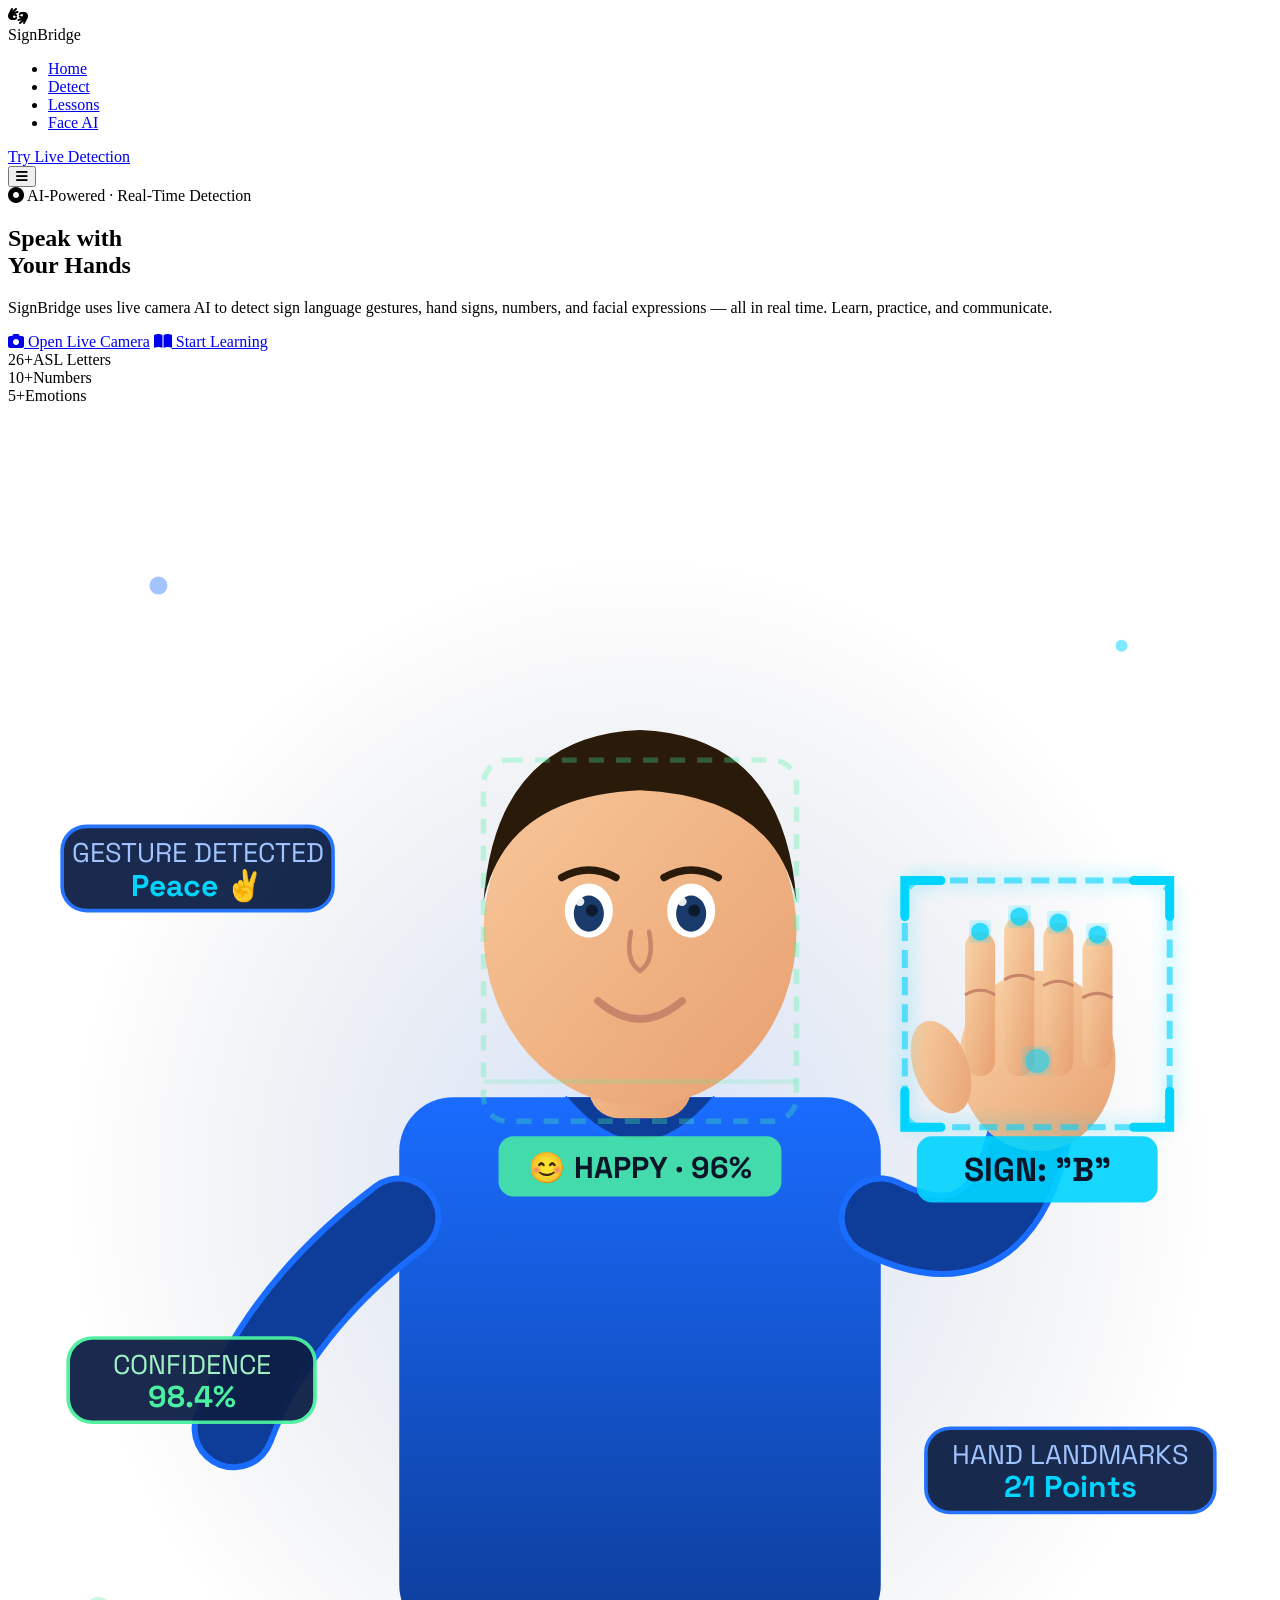
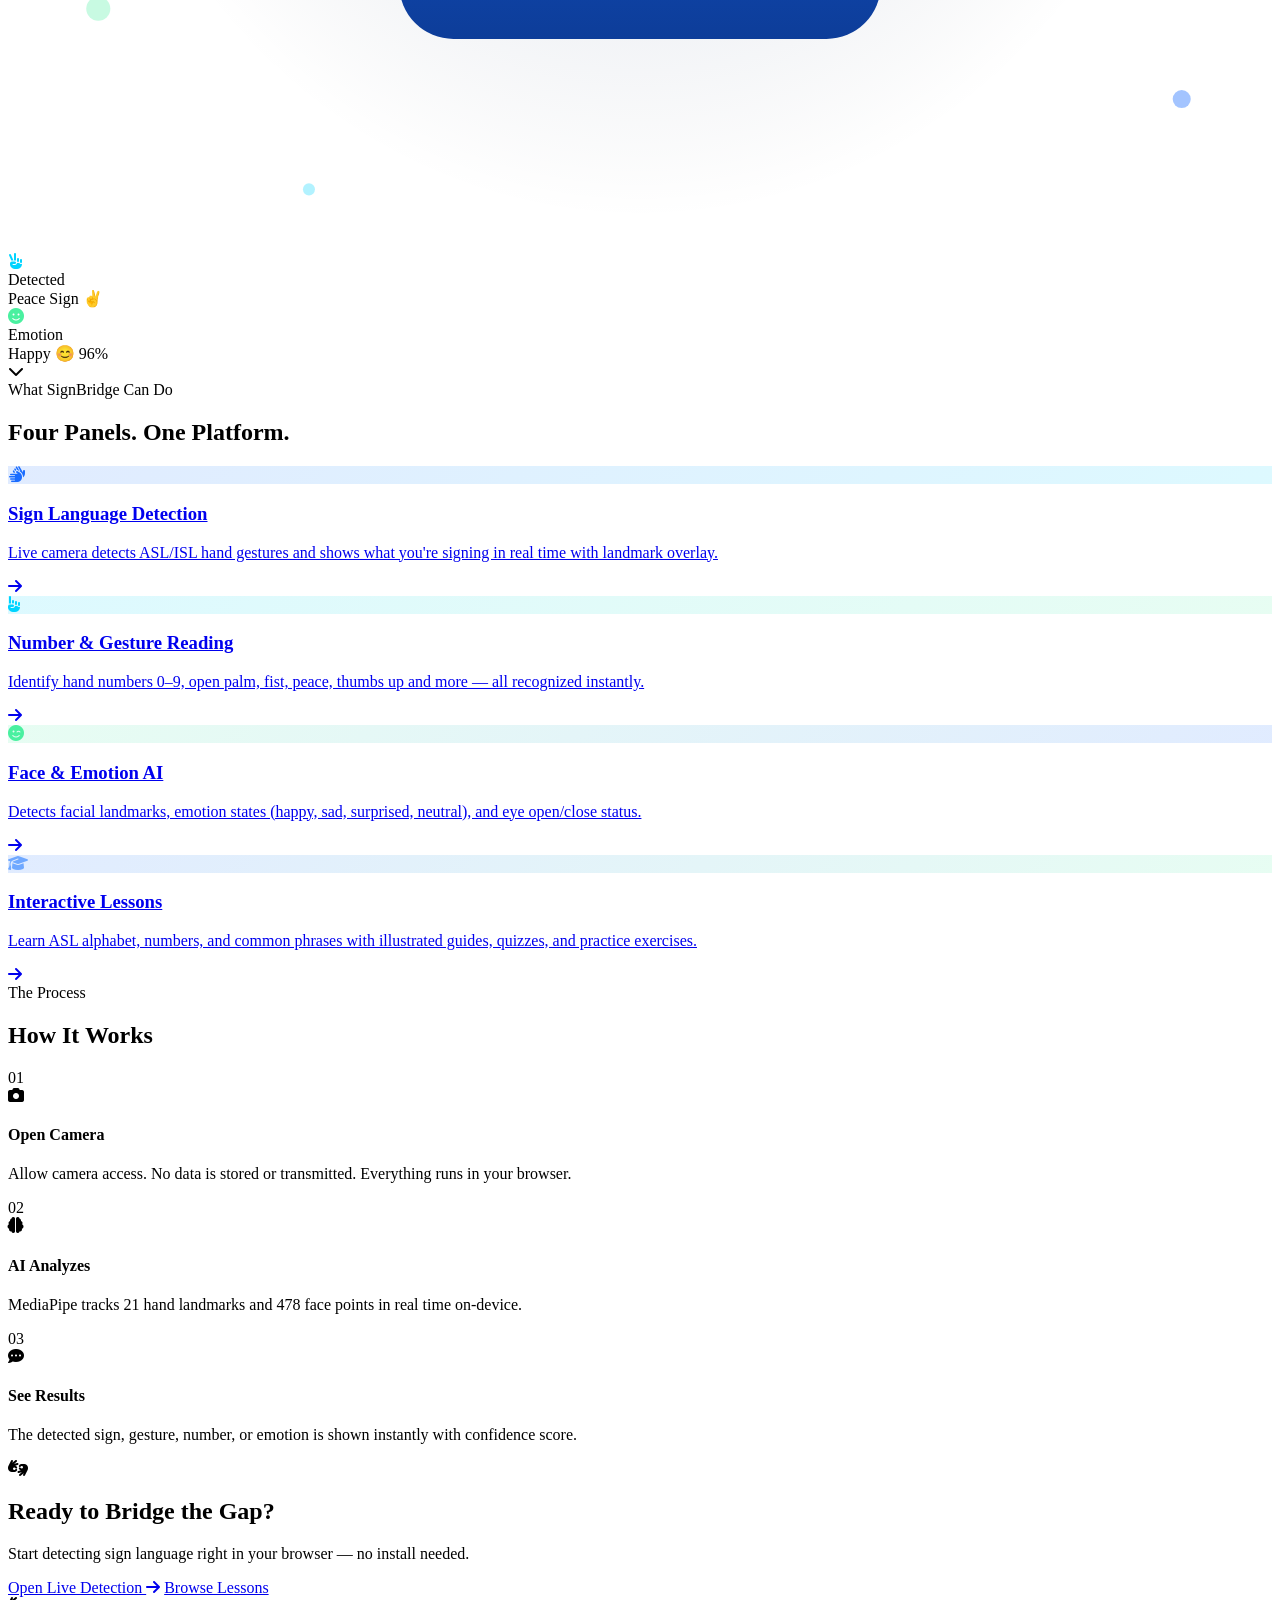
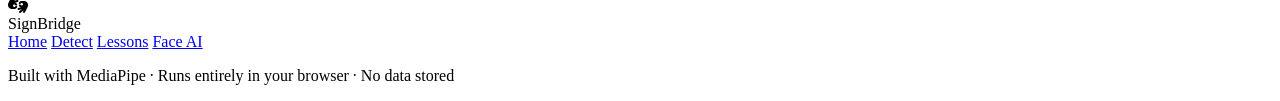
==== index.html @ d0687d6e "Add files via upload" ====
<!DOCTYPE html>
<html lang="en">
<head>
  <meta charset="UTF-8" />
  <meta name="viewport" content="width=device-width, initial-scale=1.0"/>
  <title>SignBridge — Sign Language Learning & Detection</title>
  <link rel="stylesheet" href="css/main.css" />
  <link href="https://fonts.googleapis.com/css2?family=Space+Grotesk:wght@300;400;500;600;700&family=Inter:wght@300;400;500&display=swap" rel="stylesheet"/>
  <link rel="stylesheet" href="https://cdnjs.cloudflare.com/ajax/libs/font-awesome/6.5.0/css/all.min.css"/>
</head>
<body>

<!-- NAV -->
<nav class="navbar" id="navbar">
  <div class="nav-brand">
    <div class="brand-icon"><i class="fa-solid fa-hands-asl-interpreting"></i></div>
    <span class="brand-name">Sign<span class="accent">Bridge</span></span>
  </div>
  <ul class="nav-links">
    <li><a href="index.html" class="active">Home</a></li>
    <li><a href="detect.html">Detect</a></li>
    <li><a href="lessons.html">Lessons</a></li>
    <li><a href="face.html">Face AI</a></li>
  </ul>
  <div class="nav-cta">
    <a href="detect.html" class="btn-nav">Try Live Detection</a>
  </div>
  <button class="hamburger" id="hamburger"><i class="fa-solid fa-bars"></i></button>
</nav>

<!-- HERO -->
<section class="hero">
  <div class="hero-bg-shapes">
    <div class="shape shape-1"></div>
    <div class="shape shape-2"></div>
    <div class="shape shape-3"></div>
  </div>
  <div class="hero-content">
    <div class="hero-text">
      <div class="hero-badge"><i class="fa-solid fa-circle-dot pulse-dot"></i> AI-Powered · Real-Time Detection</div>
      <h1 class="hero-title">
        Speak with<br/>
        <span class="title-gradient">Your Hands</span>
      </h1>
      <p class="hero-subtitle">
        SignBridge uses live camera AI to detect sign language gestures, hand signs, numbers, and facial expressions — all in real time. Learn, practice, and communicate.
      </p>
      <div class="hero-btns">
        <a href="detect.html" class="btn-primary"><i class="fa-solid fa-camera"></i> Open Live Camera</a>
        <a href="lessons.html" class="btn-secondary"><i class="fa-solid fa-book-open"></i> Start Learning</a>
      </div>
      <div class="hero-stats">
        <div class="stat"><span class="stat-num">26+</span><span class="stat-label">ASL Letters</span></div>
        <div class="stat-div"></div>
        <div class="stat"><span class="stat-num">10+</span><span class="stat-label">Numbers</span></div>
        <div class="stat-div"></div>
        <div class="stat"><span class="stat-num">5+</span><span class="stat-label">Emotions</span></div>
      </div>
    </div>
    <div class="hero-visual">
      <div class="hero-img-wrap">
        <!-- SVG Illustration: Person signing with AI overlay -->
        <svg viewBox="0 0 420 480" xmlns="http://www.w3.org/2000/svg" class="hero-svg">
          <defs>
            <radialGradient id="bgGlow" cx="50%" cy="50%" r="50%">
              <stop offset="0%" stop-color="#1a6cff" stop-opacity="0.18"/>
              <stop offset="100%" stop-color="#0a1628" stop-opacity="0"/>
            </radialGradient>
            <linearGradient id="skinGrad" x1="0" y1="0" x2="1" y2="1">
              <stop offset="0%" stop-color="#f8c89a"/>
              <stop offset="100%" stop-color="#e8a070"/>
            </linearGradient>
            <linearGradient id="shirtGrad" x1="0" y1="0" x2="0" y2="1">
              <stop offset="0%" stop-color="#1a6cff"/>
              <stop offset="100%" stop-color="#0d3d99"/>
            </linearGradient>
            <linearGradient id="handGrad" x1="0" y1="0" x2="1" y2="1">
              <stop offset="0%" stop-color="#f9d4a8"/>
              <stop offset="100%" stop-color="#e8a070"/>
            </linearGradient>
            <filter id="glow">
              <feGaussianBlur stdDeviation="3" result="blur"/>
              <feMerge><feMergeNode in="blur"/><feMergeNode in="SourceGraphic"/></feMerge>
            </filter>
          </defs>

          <!-- Background glow -->
          <ellipse cx="210" cy="260" rx="190" ry="210" fill="url(#bgGlow)"/>

          <!-- Person body -->
          <rect x="130" y="230" width="160" height="180" rx="18" fill="url(#shirtGrad)"/>
          <!-- Collar -->
          <path d="M185 230 Q210 260 235 230" fill="#0d3d99" stroke="#1a6cff" stroke-width="1.5"/>

          <!-- Neck -->
          <rect x="193" y="195" width="34" height="42" rx="10" fill="url(#skinGrad)"/>

          <!-- Head -->
          <ellipse cx="210" cy="175" rx="52" ry="58" fill="url(#skinGrad)"/>

          <!-- Hair -->
          <path d="M158 165 Q162 110 210 108 Q258 110 262 165 Q255 130 210 128 Q165 130 158 165Z" fill="#2a1a0a"/>

          <!-- Eyes -->
          <ellipse cx="193" cy="168" rx="8" ry="9" fill="white"/>
          <ellipse cx="193" cy="169" rx="5" ry="6" fill="#1a3a6c"/>
          <ellipse cx="194" cy="168" rx="2" ry="2" fill="#0d1a2e"/>
          <ellipse cx="227" cy="168" rx="8" ry="9" fill="white"/>
          <ellipse cx="227" cy="169" rx="5" ry="6" fill="#1a3a6c"/>
          <ellipse cx="228" cy="168" rx="2" ry="2" fill="#0d1a2e"/>
          <!-- Eye shine -->
          <circle cx="190" cy="165" r="1.5" fill="white" opacity="0.9"/>
          <circle cx="224" cy="165" r="1.5" fill="white" opacity="0.9"/>

          <!-- Eyebrows -->
          <path d="M184 157 Q193 152 202 157" stroke="#2a1a0a" stroke-width="2.5" fill="none" stroke-linecap="round"/>
          <path d="M218 157 Q227 152 236 157" stroke="#2a1a0a" stroke-width="2.5" fill="none" stroke-linecap="round"/>

          <!-- Nose -->
          <path d="M207 175 Q205 185 210 188 Q215 185 213 175" stroke="#c8856a" stroke-width="1.5" fill="none" stroke-linecap="round"/>

          <!-- Smile -->
          <path d="M196 198 Q210 210 224 198" stroke="#c8856a" stroke-width="2.5" fill="none" stroke-linecap="round"/>

          <!-- Left arm -->
          <path d="M130 270 Q90 300 75 340" stroke="#1a6cff" stroke-width="28" stroke-linecap="round" fill="none"/>
          <path d="M130 270 Q90 300 75 340" stroke="#0d3d99" stroke-width="24" stroke-linecap="round" fill="none"/>

          <!-- RIGHT hand raised — ASL "B" shape (peace/open) -->
          <!-- Arm -->
          <path d="M290 270 Q330 290 340 240" stroke="#1a6cff" stroke-width="28" stroke-linecap="round" fill="none"/>
          <path d="M290 270 Q330 290 340 240" stroke="#0d3d99" stroke-width="24" stroke-linecap="round" fill="none"/>

          <!-- Hand palm -->
          <ellipse cx="342" cy="218" rx="26" ry="30" fill="url(#handGrad)"/>
          <!-- Fingers up (4 fingers) -->
          <rect x="318" y="175" width="10" height="48" rx="5" fill="url(#handGrad)"/>
          <rect x="331" y="170" width="10" height="53" rx="5" fill="url(#handGrad)"/>
          <rect x="344" y="172" width="10" height="51" rx="5" fill="url(#handGrad)"/>
          <rect x="357" y="176" width="10" height="45" rx="5" fill="url(#handGrad)"/>
          <!-- Thumb -->
          <ellipse cx="310" cy="220" rx="9" ry="16" fill="url(#handGrad)" transform="rotate(-20 310 220)"/>
          <!-- Knuckle lines -->
          <path d="M318 196 Q323 193 328 196" stroke="#c8856a" stroke-width="1" fill="none"/>
          <path d="M331 191 Q336 188 341 191" stroke="#c8856a" stroke-width="1" fill="none"/>
          <path d="M344 193 Q349 190 354 193" stroke="#c8856a" stroke-width="1" fill="none"/>
          <path d="M357 197 Q362 194 367 197" stroke="#c8856a" stroke-width="1" fill="none"/>

          <!-- AI detection box around hand -->
          <rect x="298" y="158" width="88" height="82" rx="6" fill="none" stroke="#00d4ff" stroke-width="2" stroke-dasharray="6 3" opacity="0.9" filter="url(#glow)">
            <animate attributeName="opacity" values="0.9;0.4;0.9" dur="2s" repeatCount="indefinite"/>
          </rect>
          <!-- Corner brackets -->
          <path d="M298 170 L298 158 L310 158" stroke="#00d4ff" stroke-width="3" fill="none" stroke-linecap="round"/>
          <path d="M374 158 L386 158 L386 170" stroke="#00d4ff" stroke-width="3" fill="none" stroke-linecap="round"/>
          <path d="M298 228 L298 240 L310 240" stroke="#00d4ff" stroke-width="3" fill="none" stroke-linecap="round"/>
          <path d="M374 240 L386 240 L386 228" stroke="#00d4ff" stroke-width="3" fill="none" stroke-linecap="round"/>

          <!-- Detection label -->
          <rect x="302" y="243" width="80" height="22" rx="5" fill="#00d4ff" opacity="0.9"/>
          <text x="342" y="258" text-anchor="middle" font-family="Space Grotesk" font-size="11" font-weight="700" fill="#0a1628">SIGN: "B"</text>

          <!-- Skeleton dots on hand -->
          <circle cx="323" cy="175" r="3" fill="#00d4ff" opacity="0.8" filter="url(#glow)"/>
          <circle cx="336" cy="170" r="3" fill="#00d4ff" opacity="0.8" filter="url(#glow)"/>
          <circle cx="349" cy="172" r="3" fill="#00d4ff" opacity="0.8" filter="url(#glow)"/>
          <circle cx="362" cy="176" r="3" fill="#00d4ff" opacity="0.8" filter="url(#glow)"/>
          <circle cx="342" cy="218" r="4" fill="#00d4ff" opacity="0.6" filter="url(#glow)"/>

          <!-- Face detection box -->
          <rect x="158" y="118" width="104" height="120" rx="8" fill="none" stroke="#4af0a0" stroke-width="1.8" stroke-dasharray="5 4" opacity="0.7">
            <animate attributeName="opacity" values="0.7;0.3;0.7" dur="3s" repeatCount="indefinite"/>
          </rect>
          <rect x="163" y="243" width="94" height="20" rx="5" fill="#4af0a0" opacity="0.85"/>
          <text x="210" y="257" text-anchor="middle" font-family="Space Grotesk" font-size="10" font-weight="700" fill="#0a1628">😊 HAPPY · 96%</text>

          <!-- Floating data chips -->
          <rect x="18" y="140" width="90" height="28" rx="8" fill="#0d1f45" stroke="#1a6cff" stroke-width="1.2" opacity="0.95"/>
          <text x="63" y="152" text-anchor="middle" font-family="Space Grotesk" font-size="9" fill="#a0c4ff">GESTURE DETECTED</text>
          <text x="63" y="163" text-anchor="middle" font-family="Space Grotesk" font-size="10" font-weight="700" fill="#00d4ff">Peace ✌️</text>

          <rect x="20" y="310" width="82" height="28" rx="8" fill="#0d1f45" stroke="#4af0a0" stroke-width="1.2" opacity="0.95"/>
          <text x="61" y="322" text-anchor="middle" font-family="Space Grotesk" font-size="9" fill="#a0f0c4">CONFIDENCE</text>
          <text x="61" y="333" text-anchor="middle" font-family="Space Grotesk" font-size="10" font-weight="700" fill="#4af0a0">98.4%</text>

          <rect x="305" y="340" width="96" height="28" rx="8" fill="#0d1f45" stroke="#1a6cff" stroke-width="1.2" opacity="0.95"/>
          <text x="353" y="352" text-anchor="middle" font-family="Space Grotesk" font-size="9" fill="#a0c4ff">HAND LANDMARKS</text>
          <text x="353" y="363" text-anchor="middle" font-family="Space Grotesk" font-size="10" font-weight="700" fill="#00d4ff">21 Points</text>

          <!-- Scanning line animation -->
          <line x1="158" y1="178" x2="262" y2="178" stroke="#4af0a0" stroke-width="1.5" opacity="0.5">
            <animateTransform attributeName="transform" type="translate" from="0 -60" to="0 120" dur="2.5s" repeatCount="indefinite"/>
            <animate attributeName="opacity" values="0.5;0.1;0.5" dur="2.5s" repeatCount="indefinite"/>
          </line>

          <!-- Particle dots bg -->
          <circle cx="50" cy="60" r="3" fill="#1a6cff" opacity="0.4"/>
          <circle cx="370" cy="80" r="2" fill="#00d4ff" opacity="0.5"/>
          <circle cx="30" cy="400" r="4" fill="#4af0a0" opacity="0.3"/>
          <circle cx="390" cy="430" r="3" fill="#1a6cff" opacity="0.4"/>
          <circle cx="100" cy="460" r="2" fill="#00d4ff" opacity="0.3"/>
        </svg>
      </div>
      <!-- Floating cards -->
      <div class="float-card card-top">
        <i class="fa-solid fa-hand-peace" style="color:#00d4ff"></i>
        <div>
          <div class="fc-label">Detected</div>
          <div class="fc-value">Peace Sign ✌️</div>
        </div>
      </div>
      <div class="float-card card-bottom">
        <i class="fa-solid fa-face-smile" style="color:#4af0a0"></i>
        <div>
          <div class="fc-label">Emotion</div>
          <div class="fc-value">Happy 😊 96%</div>
        </div>
      </div>
    </div>
  </div>
  <div class="scroll-hint"><i class="fa-solid fa-chevron-down"></i></div>
</section>

<!-- FEATURES -->
<section class="features" id="features">
  <div class="section-label">What SignBridge Can Do</div>
  <h2 class="section-title">Four Panels. One Platform.</h2>
  <div class="features-grid">
    <a href="detect.html" class="feature-card">
      <div class="fc-icon" style="background:linear-gradient(135deg,#1a6cff22,#00d4ff22);border-color:#1a6cff44">
        <i class="fa-solid fa-hands" style="color:#1a6cff"></i>
      </div>
      <h3>Sign Language Detection</h3>
      <p>Live camera detects ASL/ISL hand gestures and shows what you're signing in real time with landmark overlay.</p>
      <div class="card-arrow"><i class="fa-solid fa-arrow-right"></i></div>
    </a>
    <a href="detect.html#numbers" class="feature-card">
      <div class="fc-icon" style="background:linear-gradient(135deg,#00d4ff22,#4af0a022);border-color:#00d4ff44">
        <i class="fa-solid fa-hand-point-up" style="color:#00d4ff"></i>
      </div>
      <h3>Number & Gesture Reading</h3>
      <p>Identify hand numbers 0–9, open palm, fist, peace, thumbs up and more — all recognized instantly.</p>
      <div class="card-arrow"><i class="fa-solid fa-arrow-right"></i></div>
    </a>
    <a href="face.html" class="feature-card">
      <div class="fc-icon" style="background:linear-gradient(135deg,#4af0a022,#1a6cff22);border-color:#4af0a044">
        <i class="fa-solid fa-face-smile-wink" style="color:#4af0a0"></i>
      </div>
      <h3>Face & Emotion AI</h3>
      <p>Detects facial landmarks, emotion states (happy, sad, surprised, neutral), and eye open/close status.</p>
      <div class="card-arrow"><i class="fa-solid fa-arrow-right"></i></div>
    </a>
    <a href="lessons.html" class="feature-card">
      <div class="fc-icon" style="background:linear-gradient(135deg,#1a6cff22,#4af0a022);border-color:#1a6cff44">
        <i class="fa-solid fa-graduation-cap" style="color:#6fa8ff"></i>
      </div>
      <h3>Interactive Lessons</h3>
      <p>Learn ASL alphabet, numbers, and common phrases with illustrated guides, quizzes, and practice exercises.</p>
      <div class="card-arrow"><i class="fa-solid fa-arrow-right"></i></div>
    </a>
  </div>
</section>

<!-- HOW IT WORKS -->
<section class="how-it-works">
  <div class="section-label">The Process</div>
  <h2 class="section-title">How It Works</h2>
  <div class="steps">
    <div class="step">
      <div class="step-num">01</div>
      <div class="step-icon"><i class="fa-solid fa-camera"></i></div>
      <h4>Open Camera</h4>
      <p>Allow camera access. No data is stored or transmitted. Everything runs in your browser.</p>
    </div>
    <div class="step-line"></div>
    <div class="step">
      <div class="step-num">02</div>
      <div class="step-icon"><i class="fa-solid fa-brain"></i></div>
      <h4>AI Analyzes</h4>
      <p>MediaPipe tracks 21 hand landmarks and 478 face points in real time on-device.</p>
    </div>
    <div class="step-line"></div>
    <div class="step">
      <div class="step-num">03</div>
      <div class="step-icon"><i class="fa-solid fa-comment-dots"></i></div>
      <h4>See Results</h4>
      <p>The detected sign, gesture, number, or emotion is shown instantly with confidence score.</p>
    </div>
  </div>
</section>

<!-- CTA BANNER -->
<section class="cta-banner">
  <div class="cta-content">
    <i class="fa-solid fa-hands-asl-interpreting cta-icon"></i>
    <div>
      <h2>Ready to Bridge the Gap?</h2>
      <p>Start detecting sign language right in your browser — no install needed.</p>
    </div>
    <div class="cta-actions">
      <a href="detect.html" class="btn-primary">Open Live Detection <i class="fa-solid fa-arrow-right"></i></a>
      <a href="lessons.html" class="btn-ghost">Browse Lessons</a>
    </div>
  </div>
</section>

<!-- FOOTER -->
<footer class="footer">
  <div class="footer-brand">
    <div class="brand-icon small"><i class="fa-solid fa-hands-asl-interpreting"></i></div>
    <span>Sign<span class="accent">Bridge</span></span>
  </div>
  <div class="footer-links">
    <a href="index.html">Home</a>
    <a href="detect.html">Detect</a>
    <a href="lessons.html">Lessons</a>
    <a href="face.html">Face AI</a>
  </div>
  <p class="footer-note">Built with MediaPipe · Runs entirely in your browser · No data stored</p>
</footer>

<script src="js/main.js"></script>
</body>
</html>
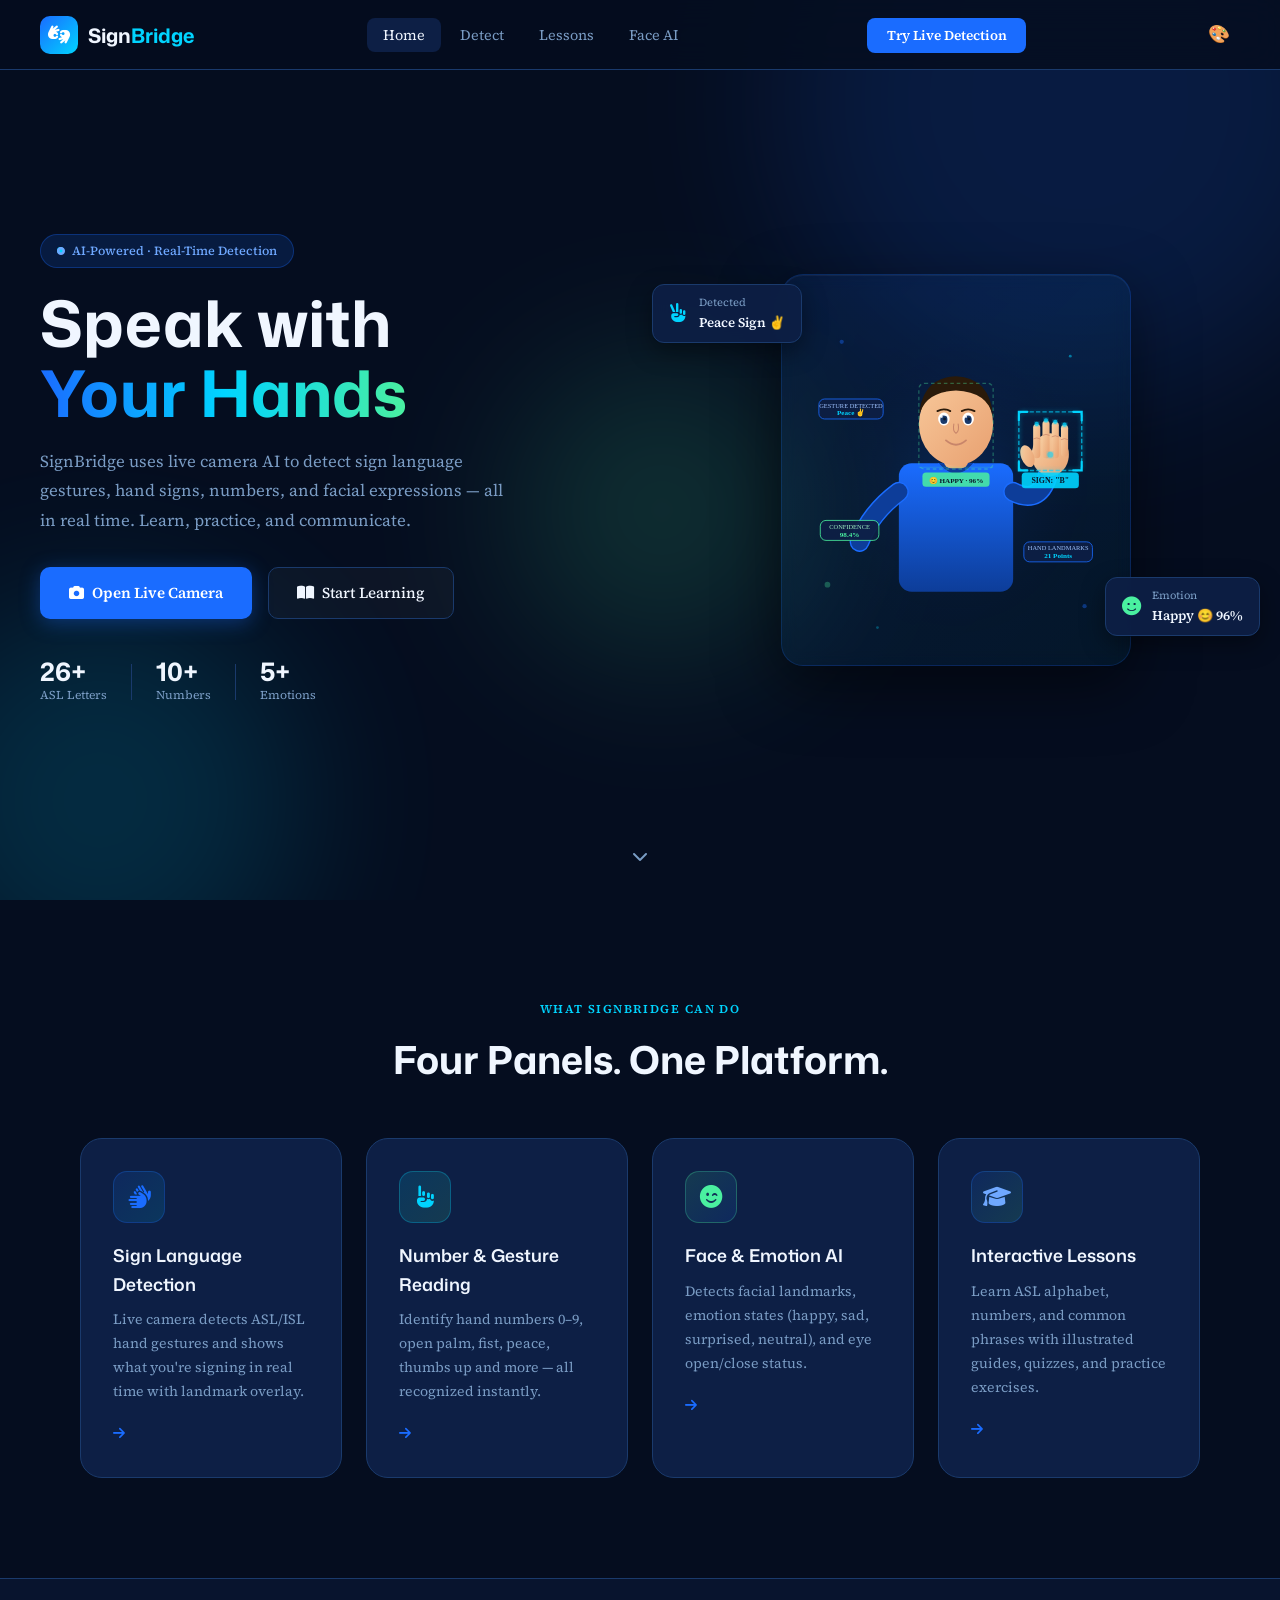
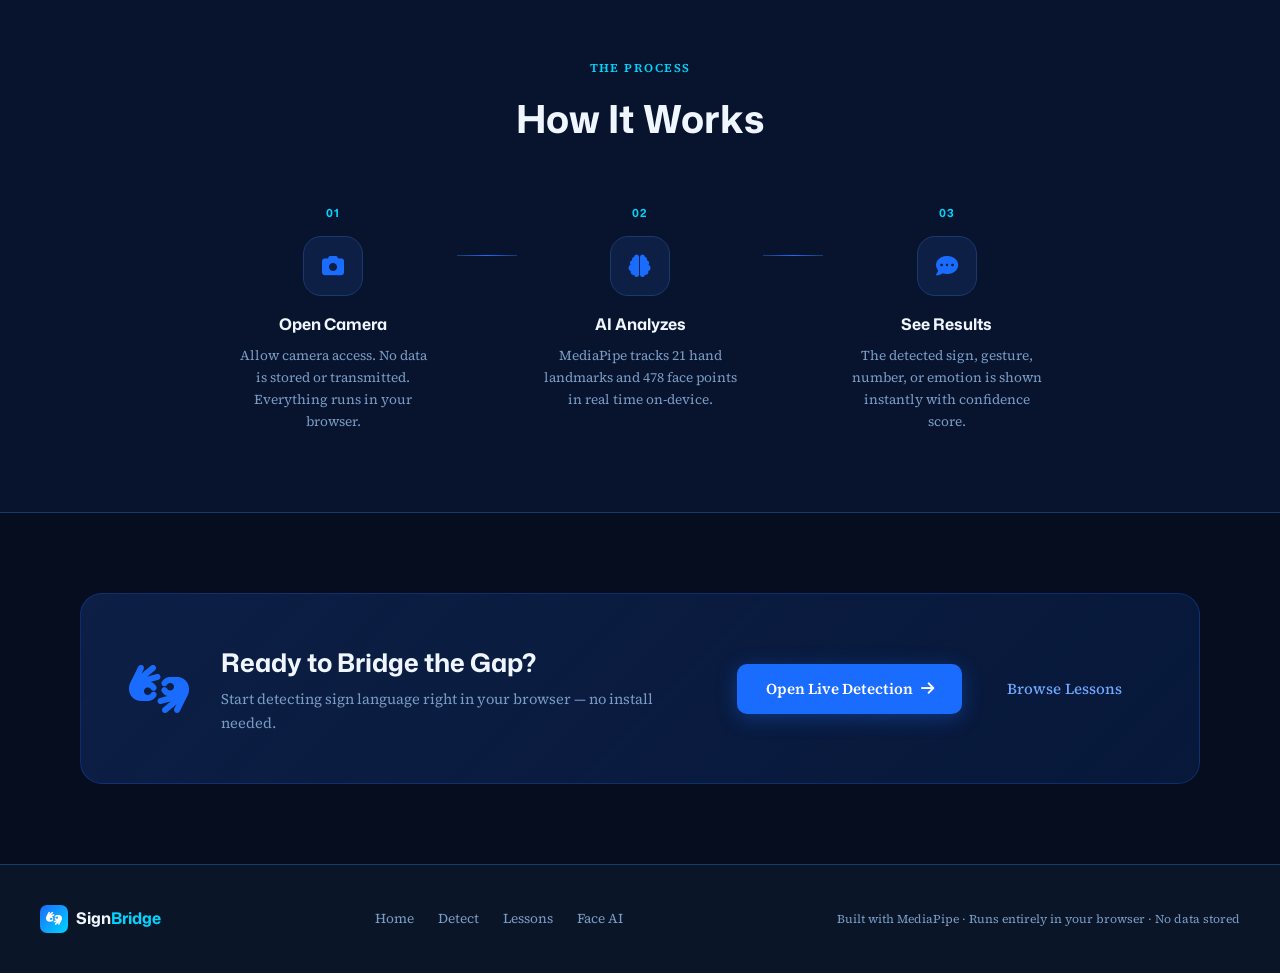
==== commit 6dccbb38: "initial commit" ====
--- a/index.html
+++ b/index.html
@@ -3,9 +3,10 @@
 <head>
   <meta charset="UTF-8" />
   <meta name="viewport" content="width=device-width, initial-scale=1.0"/>
+  <script>document.documentElement.setAttribute('data-theme', localStorage.getItem('signbridge_theme') || 'default');</script>
   <title>SignBridge — Sign Language Learning & Detection</title>
-  <link rel="stylesheet" href="css/main.css" />
-  <link href="https://fonts.googleapis.com/css2?family=Space+Grotesk:wght@300;400;500;600;700&family=Inter:wght@300;400;500&display=swap" rel="stylesheet"/>
+  <link rel="stylesheet" href="main.css" />
+  <link href="https://fonts.googleapis.com/css2?family=Mona+Sans:wght@300;400;500;600;700&family=Source+Serif+4:ital,wght@0,300;0,400;0,600;1,400&display=swap" rel="stylesheet"/>
   <link rel="stylesheet" href="https://cdnjs.cloudflare.com/ajax/libs/font-awesome/6.5.0/css/all.min.css"/>
 </head>
 <body>
@@ -25,6 +26,7 @@
   <div class="nav-cta">
     <a href="detect.html" class="btn-nav">Try Live Detection</a>
   </div>
+  <button class="theme-toggle" id="themeToggle" type="button" aria-label="Theme">🎨</button>
   <button class="hamburger" id="hamburger"><i class="fa-solid fa-bars"></i></button>
 </nav>
 
@@ -319,6 +321,6 @@
   <p class="footer-note">Built with MediaPipe · Runs entirely in your browser · No data stored</p>
 </footer>
 
-<script src="js/main.js"></script>
+<script src="main.js"></script>
 </body>
 </html>
--- a/main.css
+++ b/main.css
@@ -0,0 +1,537 @@
+/* === SIGNBRIDGE MAIN CSS === */
+@import url('https://fonts.googleapis.com/css2?family=Mona+Sans:wght@300;400;500;600;700&family=Source+Serif+4:ital,wght@0,300;0,400;0,600;1,400&display=swap');
+
+:root {
+  --bg-deep:    #050d1f;
+  --bg-dark:    #0a1628;
+  --bg-panel:   #0d1f45;
+  --bg-card:    #0f2255;
+  --blue-bright:#1a6cff;
+  --blue-light: #6fa8ff;
+  --cyan:       #00d4ff;
+  --green:      #4af0a0;
+  --white:      #f0f6ff;
+  --text-muted: #7a9cc4;
+  --border:     #1a3a6c;
+  --font-head:  'Mona Sans', sans-serif;
+  --font-body:  'Source Serif 4', serif;
+  --radius:     14px;
+  --radius-lg:  22px;
+}
+
+[data-theme="dark"] {
+  --bg-deep: #000000;
+  --bg-dark: #050a0f;
+  --bg-panel: #080f1a;
+  --bg-card: #0a1220;
+  --white: #ffffff;
+  --text-muted: #6a8aaa;
+}
+
+[data-theme="light"] {
+  --bg-deep: #f0f4ff;
+  --bg-dark: #e4ecff;
+  --bg-panel: #dce6ff;
+  --bg-card: #cdd9ff;
+  --white: #0a1628;
+  --text-muted: #4a6080;
+  --border: #b0c4e8;
+  --blue-bright: #1a6cff;
+  --cyan: #0099cc;
+  --green: #1a9e5c;
+}
+
+*, *::before, *::after { box-sizing: border-box; margin: 0; padding: 0; }
+
+html { scroll-behavior: smooth; }
+
+body {
+  background: var(--bg-deep);
+  color: var(--white);
+  font-family: var(--font-body);
+  line-height: 1.6;
+  overflow-x: hidden;
+}
+
+a { text-decoration: none; color: inherit; }
+ul { list-style: none; }
+
+/* ── SCROLLBAR ── */
+::-webkit-scrollbar { width: 6px; }
+::-webkit-scrollbar-track { background: var(--bg-dark); }
+::-webkit-scrollbar-thumb { background: var(--blue-bright); border-radius: 3px; }
+
+/* ── NAVBAR ── */
+.navbar {
+  position: fixed; top: 0; left: 0; right: 0; z-index: 100;
+  display: flex; align-items: center; justify-content: space-between;
+  padding: 0 2.5rem;
+  height: 70px;
+  background: rgba(5, 13, 31, 0.85);
+  backdrop-filter: blur(16px);
+  border-bottom: 1px solid var(--border);
+  transition: background 0.3s;
+}
+.navbar.scrolled { background: rgba(5,13,31,0.97); }
+
+.nav-brand {
+  display: flex; align-items: center; gap: 0.6rem;
+  font-family: var(--font-head); font-size: 1.25rem; font-weight: 700;
+}
+.brand-icon {
+  width: 38px; height: 38px; border-radius: 10px;
+  background: linear-gradient(135deg, var(--blue-bright), var(--cyan));
+  display: flex; align-items: center; justify-content: center;
+  font-size: 1.1rem; color: #fff;
+}
+.brand-icon.small { width: 28px; height: 28px; border-radius: 7px; font-size: 0.8rem; }
+.accent { color: var(--cyan); }
+
+.nav-links {
+  display: flex; gap: 0.2rem;
+}
+.nav-links a {
+  padding: 0.45rem 1rem; border-radius: 8px;
+  font-size: 0.9rem; color: var(--text-muted);
+  transition: all 0.2s;
+}
+.nav-links a:hover, .nav-links a.active {
+  color: var(--white); background: var(--bg-panel);
+}
+
+.btn-nav {
+  padding: 0.5rem 1.2rem; border-radius: 8px;
+  background: var(--blue-bright); color: #fff;
+  font-size: 0.85rem; font-weight: 600;
+  transition: all 0.2s;
+}
+.btn-nav:hover { background: var(--cyan); color: var(--bg-deep); }
+
+.hamburger {
+  display: none; background: none; border: none;
+  color: var(--white); font-size: 1.3rem; cursor: pointer;
+}
+
+.theme-toggle {
+  background: none;
+  border: none;
+  color: var(--white);
+  font-size: 1.1rem;
+  cursor: pointer;
+  padding: 0.4rem 0.6rem;
+}
+
+/* ── HERO ── */
+.hero {
+  min-height: 100vh;
+  padding: 100px 2.5rem 60px;
+  display: flex; align-items: center;
+  position: relative; overflow: hidden;
+}
+
+.hero-bg-shapes {
+  position: absolute; inset: 0; z-index: 0; pointer-events: none;
+}
+.shape {
+  position: absolute; border-radius: 50%; filter: blur(80px); opacity: 0.15;
+}
+.shape-1 { width: 600px; height: 600px; background: var(--blue-bright); top: -200px; right: -100px; }
+.shape-2 { width: 400px; height: 400px; background: var(--cyan); bottom: -100px; left: -100px; }
+.shape-3 { width: 300px; height: 300px; background: var(--green); top: 40%; left: 40%; }
+
+.hero-content {
+  max-width: 1200px; margin: 0 auto;
+  display: grid; grid-template-columns: 1fr 1fr;
+  gap: 4rem; align-items: center;
+  position: relative; z-index: 1; width: 100%;
+}
+
+.hero-badge {
+  display: inline-flex; align-items: center; gap: 0.5rem;
+  padding: 0.35rem 1rem; border-radius: 50px;
+  background: rgba(26, 108, 255, 0.15);
+  border: 1px solid rgba(26, 108, 255, 0.3);
+  font-size: 0.78rem; font-weight: 500; color: var(--blue-light);
+  margin-bottom: 1.2rem;
+}
+.pulse-dot {
+  width: 7px; height: 7px; border-radius: 50%;
+  background: var(--cyan); animation: pulse 1.8s ease infinite;
+  font-size: 0.5rem;
+}
+@keyframes pulse {
+  0%,100% { opacity:1; transform:scale(1); }
+  50% { opacity:0.4; transform:scale(0.8); }
+}
+
+.hero-title {
+  font-family: var(--font-head); font-size: clamp(2.8rem, 5vw, 4.2rem);
+  font-weight: 700; line-height: 1.1; margin-bottom: 1.2rem;
+  color: var(--white);
+}
+.title-gradient {
+  background: linear-gradient(90deg, var(--blue-bright), var(--cyan), var(--green));
+  -webkit-background-clip: text; -webkit-text-fill-color: transparent;
+  background-clip: text;
+}
+
+.hero-subtitle {
+  font-size: 1.05rem; color: var(--text-muted); max-width: 480px;
+  line-height: 1.75; margin-bottom: 2rem;
+}
+
+.hero-btns { display: flex; gap: 1rem; flex-wrap: wrap; margin-bottom: 2.5rem; }
+
+.btn-primary {
+  display: inline-flex; align-items: center; gap: 0.5rem;
+  padding: 0.8rem 1.8rem; border-radius: 10px;
+  background: var(--blue-bright); color: #fff;
+  font-weight: 600; font-size: 0.95rem;
+  transition: all 0.25s; box-shadow: 0 4px 20px rgba(26,108,255,0.35);
+}
+.btn-primary:hover { background: var(--cyan); color: var(--bg-deep); transform: translateY(-2px); box-shadow: 0 8px 30px rgba(0,212,255,0.4); }
+
+.btn-secondary {
+  display: inline-flex; align-items: center; gap: 0.5rem;
+  padding: 0.8rem 1.8rem; border-radius: 10px;
+  border: 1.5px solid var(--border); color: var(--white);
+  font-weight: 500; font-size: 0.95rem;
+  transition: all 0.25s;
+  background: rgba(255,255,255,0.03);
+}
+.btn-secondary:hover { border-color: var(--blue-light); color: var(--blue-light); background: rgba(26,108,255,0.08); }
+
+.btn-ghost {
+  display: inline-flex; align-items: center; gap: 0.5rem;
+  padding: 0.8rem 1.8rem; border-radius: 10px;
+  color: var(--blue-light); font-weight: 500; font-size: 0.95rem;
+  transition: all 0.2s;
+}
+.btn-ghost:hover { color: var(--cyan); }
+
+.hero-stats {
+  display: flex; align-items: center; gap: 1.5rem;
+}
+.stat { display: flex; flex-direction: column; }
+.stat-num { font-family: var(--font-head); font-size: 1.6rem; font-weight: 700; color: var(--white); line-height: 1; }
+.stat-label { font-size: 0.75rem; color: var(--text-muted); margin-top: 2px; }
+.stat-div { width: 1px; height: 36px; background: var(--border); }
+
+/* ── HERO VISUAL ── */
+.hero-visual { position: relative; display: flex; justify-content: center; align-items: center; }
+
+.hero-img-wrap {
+  position: relative;
+  background: linear-gradient(135deg, rgba(26,108,255,0.1), rgba(0,212,255,0.05));
+  border: 1px solid rgba(26,108,255,0.2);
+  border-radius: var(--radius-lg);
+  padding: 1.5rem;
+  backdrop-filter: blur(8px);
+  box-shadow: 0 20px 60px rgba(0,0,0,0.5), inset 0 1px 0 rgba(255,255,255,0.05);
+}
+.hero-svg { width: 100%; max-width: 420px; display: block; }
+
+.float-card {
+  position: absolute;
+  display: flex; align-items: center; gap: 0.7rem;
+  padding: 0.6rem 1rem; border-radius: 12px;
+  background: rgba(13, 31, 69, 0.95);
+  border: 1px solid var(--border);
+  backdrop-filter: blur(10px);
+  box-shadow: 0 8px 24px rgba(0,0,0,0.4);
+  font-size: 1.3rem;
+  animation: floatY 3s ease-in-out infinite;
+}
+.float-card i { font-size: 1.2rem; }
+.float-card .fc-label { font-size: 0.68rem; color: var(--text-muted); }
+.float-card .fc-value { font-size: 0.82rem; font-weight: 600; color: var(--white); }
+.card-top { top: 10px; left: -20px; animation-delay: 0s; }
+.card-bottom { bottom: 30px; right: -20px; animation-delay: 1.5s; }
+@keyframes floatY {
+  0%,100% { transform: translateY(0); }
+  50% { transform: translateY(-8px); }
+}
+
+.scroll-hint {
+  position: absolute; bottom: 30px; left: 50%; transform: translateX(-50%);
+  color: var(--text-muted); font-size: 1rem;
+  animation: bounce 2s ease-in-out infinite;
+}
+@keyframes bounce { 0%,100%{transform:translateX(-50%) translateY(0)} 50%{transform:translateX(-50%) translateY(8px)} }
+
+/* ── SECTION COMMON ── */
+.section-label {
+  text-align: center; font-size: 0.75rem; font-weight: 600;
+  text-transform: uppercase; letter-spacing: 0.12em;
+  color: var(--cyan); margin-bottom: 0.6rem;
+}
+.section-title {
+  text-align: center; font-family: var(--font-head);
+  font-size: clamp(1.8rem, 3vw, 2.5rem); font-weight: 700;
+  margin-bottom: 3rem;
+}
+
+/* ── FEATURES ── */
+.features {
+  padding: 100px 2.5rem;
+  max-width: 1200px; margin: 0 auto;
+}
+.features-grid {
+  display: grid; grid-template-columns: repeat(auto-fit, minmax(240px, 1fr));
+  gap: 1.5rem;
+}
+.feature-card {
+  padding: 2rem;
+  background: var(--bg-panel);
+  border: 1px solid var(--border);
+  border-radius: var(--radius-lg);
+  transition: all 0.3s; cursor: pointer; display: block;
+  position: relative; overflow: hidden;
+}
+.feature-card::before {
+  content: ''; position: absolute; inset: 0;
+  background: linear-gradient(135deg, transparent, rgba(26,108,255,0.04));
+  opacity: 0; transition: opacity 0.3s;
+}
+.feature-card:hover { transform: translateY(-6px); border-color: var(--blue-bright); box-shadow: 0 16px 40px rgba(26,108,255,0.18); }
+.feature-card:hover::before { opacity: 1; }
+
+.fc-icon {
+  width: 52px; height: 52px; border-radius: 14px;
+  border: 1px solid; display: flex; align-items: center;
+  justify-content: center; font-size: 1.4rem;
+  margin-bottom: 1.2rem;
+}
+.feature-card h3 {
+  font-family: var(--font-head); font-size: 1.1rem;
+  font-weight: 600; margin-bottom: 0.6rem;
+}
+.feature-card p { font-size: 0.88rem; color: var(--text-muted); line-height: 1.7; }
+.card-arrow {
+  margin-top: 1.2rem; color: var(--blue-bright);
+  font-size: 0.85rem; transition: transform 0.2s;
+}
+.feature-card:hover .card-arrow { transform: translateX(5px); }
+
+/* ── HOW IT WORKS ── */
+.how-it-works {
+  padding: 80px 2.5rem;
+  background: rgba(13,31,69,0.4);
+  border-top: 1px solid var(--border);
+  border-bottom: 1px solid var(--border);
+}
+.how-it-works .section-title { margin-bottom: 3.5rem; }
+.steps {
+  max-width: 860px; margin: 0 auto;
+  display: flex; align-items: flex-start;
+  justify-content: center; gap: 0; flex-wrap: wrap;
+}
+.step {
+  flex: 1; min-width: 180px; text-align: center;
+  padding: 0 1.5rem;
+}
+.step-num {
+  font-family: var(--font-head); font-size: 0.7rem; font-weight: 700;
+  color: var(--cyan); letter-spacing: 0.1em; margin-bottom: 0.8rem;
+}
+.step-icon {
+  width: 60px; height: 60px; border-radius: 18px;
+  background: var(--bg-panel); border: 1px solid var(--border);
+  display: flex; align-items: center; justify-content: center;
+  font-size: 1.4rem; color: var(--blue-bright);
+  margin: 0 auto 1rem;
+}
+.step h4 { font-family: var(--font-head); font-size: 1rem; margin-bottom: 0.5rem; }
+.step p { font-size: 0.85rem; color: var(--text-muted); }
+.step-line {
+  flex: 0 0 60px; height: 1px;
+  background: linear-gradient(90deg, var(--border), var(--blue-bright), var(--border));
+  margin-top: 50px; align-self: flex-start;
+}
+
+/* ── CTA BANNER ── */
+.cta-banner {
+  padding: 80px 2.5rem;
+  max-width: 1200px; margin: 0 auto;
+}
+.cta-content {
+  display: flex; align-items: center; gap: 2rem;
+  padding: 3rem; border-radius: var(--radius-lg);
+  background: linear-gradient(135deg, var(--bg-panel), rgba(26,108,255,0.12));
+  border: 1px solid rgba(26,108,255,0.25);
+  flex-wrap: wrap;
+}
+.cta-icon { font-size: 3rem; color: var(--blue-bright); flex-shrink: 0; }
+.cta-content h2 { font-family: var(--font-head); font-size: 1.6rem; margin-bottom: 0.3rem; }
+.cta-content p { color: var(--text-muted); font-size: 0.92rem; }
+.cta-content > div:nth-child(2) { flex: 1; min-width: 200px; }
+.cta-actions { display: flex; gap: 1rem; flex-wrap: wrap; align-items: center; margin-left: auto; }
+
+/* ── FOOTER ── */
+.footer {
+  padding: 2.5rem;
+  border-top: 1px solid var(--border);
+  display: flex; align-items: center;
+  justify-content: space-between; flex-wrap: wrap; gap: 1rem;
+  background: var(--bg-dark);
+}
+.footer-brand {
+  display: flex; align-items: center; gap: 0.5rem;
+  font-family: var(--font-head); font-weight: 700;
+}
+.footer-links { display: flex; gap: 1.5rem; }
+.footer-links a { font-size: 0.85rem; color: var(--text-muted); transition: color 0.2s; }
+.footer-links a:hover { color: var(--white); }
+.footer-note { font-size: 0.75rem; color: var(--text-muted); }
+
+/* ── PANEL COMMON (for detect/face pages) ── */
+.page-header {
+  padding: 100px 2.5rem 40px;
+  text-align: center; position: relative;
+}
+.page-header h1 { font-family: var(--font-head); font-size: clamp(2rem,4vw,3rem); font-weight: 700; }
+.page-header p { color: var(--text-muted); font-size: 1rem; margin-top: 0.5rem; }
+
+.panel-layout {
+  display: grid;
+  grid-template-columns: 1fr 340px;
+  gap: 1.5rem;
+  max-width: 1200px; margin: 0 auto;
+  padding: 0 2.5rem 80px;
+}
+.camera-wrap {
+  background: var(--bg-panel); border: 1px solid var(--border);
+  border-radius: var(--radius-lg); overflow: hidden;
+  aspect-ratio: 4/3; position: relative;
+}
+.camera-wrap canvas, .camera-wrap video {
+  width: 100%; height: 100%; object-fit: cover; display: block;
+  transform:scaleX(-1);
+  
+
+}
+.cam-overlay {
+  position: absolute; inset: 0; pointer-events: none;
+  display: flex; align-items: center; justify-content: center;
+  flex-direction: column; gap: 1rem;
+}
+.cam-placeholder { text-align: center; color: var(--text-muted); }
+.cam-placeholder i { font-size: 3rem; margin-bottom: 0.8rem; display: block; color: var(--blue-bright); opacity: 0.5; }
+
+.side-panel { display: flex; flex-direction: column; gap: 1rem; }
+.info-card {
+  background: var(--bg-panel); border: 1px solid var(--border);
+  border-radius: var(--radius); padding: 1.2rem;
+}
+.info-card h4 {
+  font-family: var(--font-head); font-size: 0.78rem;
+  text-transform: uppercase; letter-spacing: 0.1em;
+  color: var(--text-muted); margin-bottom: 0.8rem;
+}
+.detected-sign {
+  font-family: var(--font-head); font-size: 2.5rem; font-weight: 700;
+  color: var(--cyan); text-align: center; padding: 1rem;
+  background: rgba(0,212,255,0.06); border-radius: 10px;
+  min-height: 80px; display: flex; align-items: center; justify-content: center;
+}
+.confidence-bar-wrap { margin-top: 0.6rem; }
+.conf-label { font-size: 0.78rem; color: var(--text-muted); margin-bottom: 0.3rem; display:flex; justify-content:space-between; }
+.conf-bar { height: 6px; background: var(--bg-deep); border-radius: 3px; overflow: hidden; }
+.conf-fill { height: 100%; background: linear-gradient(90deg, var(--blue-bright), var(--cyan)); border-radius: 3px; transition: width 0.4s; }
+
+.start-btn {
+  width: 100%; padding: 0.85rem;
+  background: var(--blue-bright); color: #fff;
+  border: none; border-radius: 10px; font-family: var(--font-head);
+  font-size: 0.95rem; font-weight: 600; cursor: pointer;
+  transition: all 0.2s; display: flex; align-items: center; justify-content: center; gap: 0.5rem;
+}
+.start-btn:hover { background: var(--cyan); color: var(--bg-deep); }
+.start-btn.stop { background: rgba(255,80,80,0.15); border: 1px solid rgba(255,80,80,0.3); color: #ff6b6b; }
+.start-btn.stop:hover { background: rgba(255,80,80,0.25); }
+
+.log-list {
+  max-height: 180px; overflow-y: auto;
+  display: flex; flex-direction: column; gap: 0.4rem;
+}
+.log-item {
+  font-size: 0.8rem; padding: 0.4rem 0.6rem;
+  background: rgba(255,255,255,0.03); border-radius: 6px;
+  border-left: 2px solid var(--blue-bright);
+  color: var(--text-muted);
+}
+.log-item span { color: var(--white); }
+
+/* ── LESSONS PAGE ── */
+.lessons-grid {
+  display: grid; grid-template-columns: repeat(auto-fill, minmax(160px,1fr));
+  gap: 0.8rem; margin-top: 1rem;
+}
+.sign-tile {
+  background: var(--bg-deep); border: 1px solid var(--border);
+  border-radius: 10px; padding: 0.8rem;
+  text-align: center; cursor: pointer; transition: all 0.2s;
+}
+.sign-tile:hover { border-color: var(--blue-bright); background: rgba(26,108,255,0.08); }
+.sign-tile .sign-emoji { font-size: 2.2rem; }
+.sign-tile .sign-letter { font-family: var(--font-head); font-size: 1.2rem; font-weight: 700; margin: 0.3rem 0 0.1rem; }
+.sign-tile .sign-desc { font-size: 0.7rem; color: var(--text-muted); }
+.sign-tile.active { border-color: var(--cyan); background: rgba(0,212,255,0.08); }
+
+.tabs {
+  display: flex; gap: 0.5rem; margin-bottom: 1.5rem;
+  background: var(--bg-panel); border-radius: 10px;
+  padding: 0.3rem; border: 1px solid var(--border);
+}
+.tab {
+  flex: 1; padding: 0.6rem; border-radius: 8px;
+  border: none; background: none; color: var(--text-muted);
+  font-family: var(--font-head); font-size: 0.85rem; font-weight: 600;
+  cursor: pointer; transition: all 0.2s;
+}
+.tab.active { background: var(--blue-bright); color: #fff; }
+
+/* ── EMOTION TAGS ── */
+.emotion-tag {
+  display: inline-flex; align-items: center; gap: 0.4rem;
+  padding: 0.3rem 0.7rem; border-radius: 50px; font-size: 0.8rem;
+  font-weight: 600;
+}
+.emotion-happy { background: rgba(74,240,160,0.15); color: var(--green); border: 1px solid rgba(74,240,160,0.3); }
+.emotion-sad { background: rgba(100,160,255,0.15); color: var(--blue-light); border: 1px solid rgba(100,160,255,0.3); }
+.emotion-surprised { background: rgba(255,200,80,0.15); color: #ffc850; border: 1px solid rgba(255,200,80,0.3); }
+.emotion-neutral { background: rgba(120,140,180,0.15); color: var(--text-muted); border: 1px solid rgba(120,140,180,0.3); }
+
+/* ── GRID LAYOUT FOR FACE PAGE ── */
+.face-grid {
+  display: grid;
+  grid-template-columns: 1fr 1fr;
+  grid-template-rows: auto auto;
+  gap: 1rem;
+  max-width: 1000px; margin: 0 auto;
+  padding: 0 2.5rem 80px;
+}
+.face-cam { grid-column: 1 / -1; }
+
+/* ── RESPONSIVE ── */
+@media (max-width: 900px) {
+  .hero-content { grid-template-columns: 1fr; gap: 2.5rem; }
+  .hero-visual { display: none; }
+  .panel-layout { grid-template-columns: 1fr; }
+  .face-grid { grid-template-columns: 1fr; }
+  .step-line { display: none; }
+  .steps { flex-direction: column; align-items: center; }
+  .cta-content { flex-direction: column; text-align: center; }
+  .cta-actions { margin-left: 0; justify-content: center; }
+}
+@media (max-width: 640px) {
+  .navbar { padding: 0 1.2rem; }
+  .nav-links, .nav-cta { display: none; }
+  .hamburger { display: block; }
+  .hero { padding: 90px 1.2rem 50px; }
+  .features { padding: 60px 1.2rem; }
+  .how-it-works { padding: 60px 1.2rem; }
+  .panel-layout, .face-grid { padding: 0 1.2rem 60px; }
+  .footer { flex-direction: column; text-align: center; }
+  .footer-links { justify-content: center; }
+}
